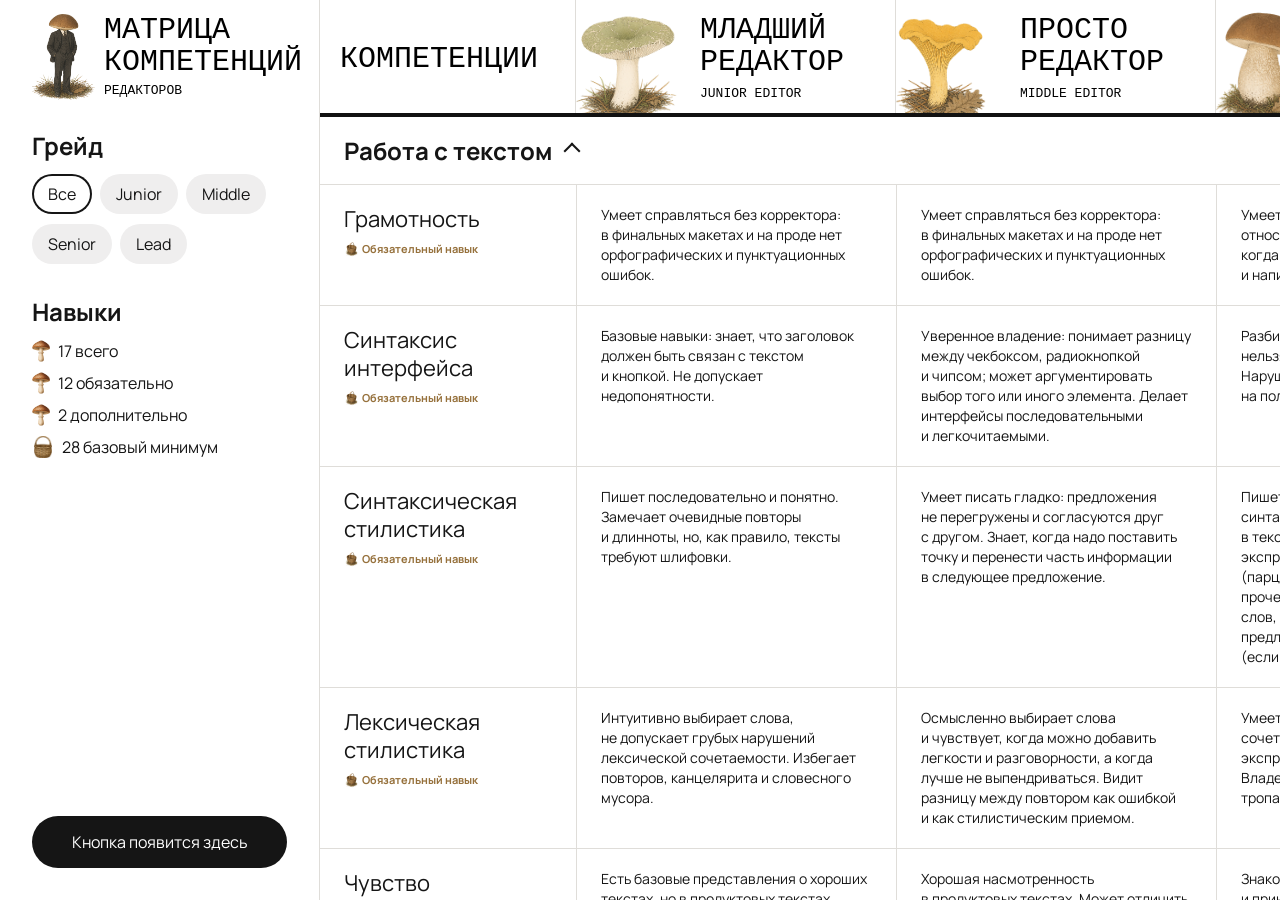
==== index.html @ 78ce7489 "Исправить закрепление шапки и переносы в списках Вернул шапке матрицы обычное CSS-закрепление через " ====
<!doctype html>
<html lang="ru">
  <head>
    <meta charset="utf-8" />
    <meta name="viewport" content="width=device-width, initial-scale=1" />
    <title>Матрица компетенций редакторов</title>
    <link rel="icon" type="image/png" href="assets/favicon.png?v=20260530" />
    <link rel="apple-touch-icon" href="assets/favicon.png?v=20260530" />
    <link rel="preconnect" href="https://fonts.googleapis.com" />
    <link rel="preconnect" href="https://fonts.gstatic.com" crossorigin />
    <link href="https://fonts.googleapis.com/css2?family=Manrope:wght@400;500;600;700;800&display=swap" rel="stylesheet" />
    <link rel="stylesheet" href="styles.css?v=20260530-sticky-css" />
  </head>
  <body>
    <div class="app-layout">
      <aside class="sidebar" aria-label="Фильтры матрицы">
        <div>
          <header class="sidebar-logo" aria-label="Матрица компетенций редакторов">
            <img src="assets/hero-mushroom.png?v=20260530-manrope" alt="" aria-hidden="true" />
            <div class="sidebar-logo__text">
              <span class="sidebar-logo__title">Матрица компетенций</span>
              <span class="sidebar-logo__subtitle">редакторов</span>
            </div>
          </header>

          <section class="filter-block" aria-labelledby="grade-filter-title">
            <h2 id="grade-filter-title">Грейд</h2>
            <div class="chip-group" role="tablist" aria-label="Грейд">
              <button class="filter-chip is-active" type="button" data-grade-filter="all" role="tab" aria-selected="true">Все</button>
              <button class="filter-chip" type="button" data-grade-filter="junior" role="tab" aria-selected="false">Junior</button>
              <button class="filter-chip" type="button" data-grade-filter="middle" role="tab" aria-selected="false">Middle</button>
              <button class="filter-chip" type="button" data-grade-filter="senior" role="tab" aria-selected="false">Senior</button>
              <button class="filter-chip" type="button" data-grade-filter="lead" role="tab" aria-selected="false">Lead</button>
            </div>
          </section>

          <section class="skills-summary" aria-labelledby="skills-summary-title">
            <h2 id="skills-summary-title">Навыки</h2>
            <div id="skills-summary-content"></div>
          </section>
        </div>

        <button class="sidebar-action" type="button">Кнопка появится здесь</button>
      </aside>

      <main class="content">
        <section class="matrix-panel" aria-label="Верхняя часть матрицы">
          <div class="matrix" id="matrix"></div>
        </section>
      </main>
    </div>

    <script src="script.js?v=20260530-typograph-breaks"></script>
  </body>
</html>
---- styles.css ----
:root {
  --paper: #ffffff;
  --ink: #151515;
  --muted: #706c67;
  --line: #dfddd9;
  --soft: #f2f1ef;
  --chip: #efeeee;
  --yes: #bfe8cf;
  --yes-border: #3d9b62;
  --no: #f4c5bf;
  --no-border: #c9574d;
  --partial: #f5df92;
  --partial-border: #bb8a15;
  --accent: #96713c;
  --sidebar: 320px;
  --first-column-width: 315px;
  --grade-column-width: 320px;
  --matrix-render-width: 1595px;
  --matrix-line-1: var(--first-column-width);
  --matrix-line-2: calc(var(--first-column-width) + var(--grade-column-width));
  --matrix-line-3: calc(var(--first-column-width) + var(--grade-column-width) + var(--grade-column-width));
  --matrix-line-4: calc(var(--first-column-width) + var(--grade-column-width) + var(--grade-column-width) + var(--grade-column-width));
  --font-body: "Manrope", Arial, Helvetica, sans-serif;
  --font-display: "Panama Monospace", "Courier New", monospace;
  --font-mono: "Aeroport Mono", "Courier New", monospace;
  --text-display-size: 30px;
  --text-display-line: 32px;
  --text-logo-caption-size: 13px;
  --text-logo-caption-line: 18px;
  --text-section-size: 24px;
  --text-section-line: 28px;
  --text-competency-size: 22px;
  --text-competency-line: 28px;
  --text-body-size: 16px;
  --text-body-line: 22px;
  --text-body-s-size: 14px;
  --text-body-s-line: 20px;
  --text-label-size: 11px;
  --text-label-line: 14px;
}

* {
  box-sizing: border-box;
}

body {
  margin: 0;
  min-height: 100vh;
  background: var(--paper);
  color: var(--ink);
  font-family: var(--font-body);
  font-size: var(--text-body-size);
  font-weight: 400;
  line-height: var(--text-body-line);
}

button {
  font: inherit;
}

.app-layout {
  display: grid;
  grid-template-columns: var(--sidebar) minmax(0, 1fr);
  min-height: 100vh;
}

.sidebar {
  position: sticky;
  top: 0;
  height: 100vh;
  display: flex;
  flex-direction: column;
  justify-content: space-between;
  gap: 32px;
  padding: 14px 32px 32px;
  background: #fff;
  border-right: 1px solid var(--line);
}

.sidebar-logo {
  display: grid;
  grid-template-columns: 64px minmax(0, 1fr);
  align-items: flex-start;
  gap: 8px;
  margin-bottom: 32px;
}

.sidebar-logo img {
  width: auto;
  height: 86px;
  object-fit: contain;
  object-position: left top;
}

.sidebar-logo__text {
  display: grid;
  gap: 4px;
}

.sidebar-logo__title {
  color: var(--black, #000);
  font-family: var(--font-display);
  font-size: var(--text-display-size);
  font-style: normal;
  font-weight: 400;
  line-height: var(--text-display-line);
  text-transform: uppercase;
}

.sidebar-logo__subtitle {
  color: var(--black, #000);
  font-family: var(--font-mono);
  font-size: var(--text-logo-caption-size);
  font-style: normal;
  font-weight: 400;
  line-height: var(--text-logo-caption-line);
  text-transform: uppercase;
}

.filter-block h2 {
  margin: 0 0 14px;
  font-size: var(--text-section-size);
  font-weight: 700;
  line-height: var(--text-section-line);
}

.skills-summary {
  margin-top: 34px;
}

.skills-summary__section {
  margin-top: 34px;
}

.skills-summary h2,
.skills-summary__title {
  margin: 0 0 14px;
  font-size: var(--text-section-size);
  font-weight: 700;
  line-height: var(--text-section-line);
}

.skills-summary h2.has-reset,
.skills-summary__title {
  display: flex;
  align-items: center;
  gap: 8px;
}

.skills-summary__reset {
  position: relative;
  flex: 0 0 auto;
  margin-left: auto;
  width: 22px;
  height: 22px;
  padding: 0;
  border: 0;
  border-radius: 50%;
  background: transparent;
  color: #a7a39e;
  cursor: pointer;
}

.skills-summary__reset::before,
.skills-summary__reset::after {
  content: "";
  position: absolute;
  top: 50%;
  left: 50%;
  width: 12px;
  height: 2px;
  border-radius: 999px;
  background: currentColor;
}

.skills-summary__reset::before {
  transform: translate(-50%, -50%) rotate(45deg);
}

.skills-summary__reset::after {
  transform: translate(-50%, -50%) rotate(-45deg);
}

.skills-summary__reset:hover {
  background: #e3e1de;
  color: var(--ink);
}

.skills-summary__reset:focus-visible {
  outline: 2px solid var(--ink);
  outline-offset: 2px;
}

.skills-summary__list {
  display: grid;
  gap: 10px;
  margin: 0;
  padding: 0;
  list-style: none;
}

.skills-summary__list li {
  display: flex;
  align-items: center;
  gap: 8px;
  color: var(--muted);
  font-size: var(--text-body-size);
  font-weight: 400;
  line-height: var(--text-body-line);
}

.skills-summary__icon {
  width: 18px;
  height: 22px;
  flex: 0 0 auto;
  object-fit: contain;
}

.skills-summary__icon--basket {
  width: 22px;
  height: 22px;
}

.skills-summary__list li span:last-child {
  color: var(--ink);
}

.chip-group {
  display: flex;
  flex-wrap: wrap;
  gap: 10px 8px;
}

.filter-chip {
  min-height: 38px;
  padding: 9px 16px;
  border: 0;
  border-radius: 999px;
  background: var(--chip);
  color: var(--ink);
  cursor: pointer;
}

.filter-chip:hover {
  background: #e3e1de;
}

.filter-chip.is-active {
  background: #fff;
  box-shadow: inset 0 0 0 2px var(--ink);
}

.sidebar-action {
  width: 100%;
  min-height: 52px;
  padding: 14px 18px;
  border: 0;
  border-radius: 999px;
  background: var(--ink);
  color: #fff;
  cursor: pointer;
}

.content {
  min-width: 0;
  height: 100vh;
  overflow: auto;
  padding: 0;
}

.matrix-panel {
  position: relative;
  min-height: 100vh;
  overflow-x: visible;
  padding-bottom: 8px;
}

.matrix-panel::before {
  content: "";
  position: absolute;
  top: 0;
  bottom: 0;
  left: 0;
  width: var(--matrix-render-width);
  z-index: 0;
  pointer-events: none;
  background:
    linear-gradient(to right, transparent calc(var(--matrix-line-1) - 0.5px), var(--line) calc(var(--matrix-line-1) - 0.5px) calc(var(--matrix-line-1) + 0.5px), transparent calc(var(--matrix-line-1) + 0.5px)),
    linear-gradient(to right, transparent calc(var(--matrix-line-2) - 0.5px), var(--line) calc(var(--matrix-line-2) - 0.5px) calc(var(--matrix-line-2) + 0.5px), transparent calc(var(--matrix-line-2) + 0.5px)),
    linear-gradient(to right, transparent calc(var(--matrix-line-3) - 0.5px), var(--line) calc(var(--matrix-line-3) - 0.5px) calc(var(--matrix-line-3) + 0.5px), transparent calc(var(--matrix-line-3) + 0.5px)),
    linear-gradient(to right, transparent calc(var(--matrix-line-4) - 0.5px), var(--line) calc(var(--matrix-line-4) - 0.5px) calc(var(--matrix-line-4) + 0.5px), transparent calc(var(--matrix-line-4) + 0.5px));
}

.matrix-panel.is-collapsed::before {
  background: none;
}

.matrix {
  --columns: 4;
  position: relative;
  z-index: 1;
  width: var(--matrix-render-width);
  display: grid;
  grid-template-columns: var(--first-column-width) repeat(var(--columns), var(--grade-column-width));
  align-items: stretch;
}

.corner-head,
.grade-head {
  position: sticky;
  top: 0;
  z-index: 4;
  min-height: 90px;
  display: flex;
  align-items: end;
  padding: 14px 20px;
  background: #fff;
  border-right: 0;
  border-bottom: 0;
  overflow: visible;
}

.corner-head::before,
.grade-head::before {
  content: "";
  position: absolute;
  top: 0;
  right: 0;
  bottom: 4px;
  z-index: 3;
  width: 1px;
  background: var(--line);
  pointer-events: none;
}

.corner-head::after,
.grade-head::after {
  content: "";
  position: absolute;
  right: 0;
  bottom: 0;
  left: 0;
  z-index: 4;
  height: 4px;
  background: #111;
  pointer-events: none;
}

.matrix-panel.is-collapsed .corner-head,
.matrix-panel.is-collapsed .grade-head {
  border-right: 0;
}

.corner-head {
  z-index: 5;
  align-items: center;
  color: var(--black, #000);
  font-family: var(--font-display);
  font-size: var(--text-display-size);
  font-style: normal;
  font-weight: 400;
  line-height: var(--text-display-line);
  text-transform: uppercase;
}

.grade-head.is-muted {
  filter: grayscale(1);
  opacity: 0.32;
}

.grade-head img {
  position: absolute;
  left: 0;
  bottom: 0;
  z-index: 1;
  width: auto;
  height: 126px;
  max-width: 116px;
  object-fit: contain;
  pointer-events: none;
}

.grade-head[data-grade="lead"] img {
  left: 0;
  bottom: 0;
  height: 120px;
  max-width: 120px;
}

.grade-title {
  position: relative;
  z-index: 2;
  margin-left: 104px;
  color: var(--black, #000);
  font-family: var(--font-display);
  font-size: var(--text-display-size);
  font-style: normal;
  font-weight: 400;
  line-height: var(--text-display-line);
  text-transform: uppercase;
}

.grade-title small {
  display: block;
  margin-top: 7px;
  color: var(--black, #000);
  font-family: var(--font-mono);
  font-size: var(--text-logo-caption-size);
  font-style: normal;
  font-weight: 400;
  line-height: var(--text-logo-caption-line);
  text-transform: uppercase;
}

.accordion-trigger {
  grid-column: 1 / -1;
  min-height: 68px;
  display: flex;
  align-items: center;
  justify-content: flex-start;
  gap: 14px;
  padding: 0 24px;
  border: 0;
  border-bottom: 1px solid var(--line);
  background: #fff;
  color: var(--ink);
  font-size: var(--text-section-size);
  font-weight: 700;
  line-height: var(--text-section-line);
  text-align: left;
  cursor: pointer;
}

.accordion-trigger:hover {
  background: #fff;
}

.accordion-trigger::after {
  content: "";
  width: 10px;
  height: 10px;
  border-right: 2px solid var(--ink);
  border-bottom: 2px solid var(--ink);
  transform: rotate(45deg);
  transform-origin: center;
  transition: transform 160ms ease;
}

.accordion-trigger[aria-expanded="true"]::after {
  transform: rotate(225deg);
}

.skill-title,
.skill-cell {
  min-height: 112px;
  border-bottom: 1px solid var(--line);
  background: #fff;
}

.skill-title.is-last-matrix-row,
.skill-cell.is-last-matrix-row {
  border-bottom: 0;
}

.skill-title {
  display: flex;
  flex-direction: column;
  justify-content: flex-start;
  padding: 20px 24px;
}

.skill-title h3 {
  margin: 0;
  font-size: var(--text-competency-size);
  line-height: var(--text-competency-line);
  font-weight: 400;
  hyphens: manual;
  overflow-wrap: normal;
  word-break: normal;
  text-wrap: balance;
}

.tag {
  display: inline-flex;
  align-items: center;
  gap: 4px;
  margin-top: 8px;
  color: var(--accent);
  font-size: var(--text-label-size);
  font-weight: 700;
  line-height: var(--text-label-line);
}

.cell-tag {
  display: flex;
  width: fit-content;
  margin-top: 0;
  margin-bottom: 8px;
}

.tag--required::before {
  content: "";
  width: 14px;
  height: 16px;
  flex: 0 0 auto;
  background: url("assets/required-skill.png") center / contain no-repeat;
}

.tag--extra::before {
  content: "";
  width: 14px;
  height: 16px;
  flex: 0 0 auto;
  background: url("assets/extra-skill.png") center / contain no-repeat;
}

.skill-cell {
  position: relative;
  display: flex;
  align-items: flex-start;
  justify-content: flex-start;
  padding: 20px 24px;
  border-left: 1px solid var(--line);
  border-right: 0;
  border-top: 0;
  color: var(--ink);
  font-size: var(--text-body-s-size);
  line-height: var(--text-body-s-line);
  text-align: left;
  cursor: pointer;
  transition: background 140ms ease;
}

.grade-head[data-grade="lead"],
.skill-cell[data-grade="lead"] {
  border-right: 0;
}

.cell-body {
  display: block;
  width: 100%;
  white-space: pre-line;
}

.skill-cell:empty {
  cursor: default;
  background: linear-gradient(135deg, #fff, #fbfaf8);
}

.skill-cell.is-muted {
  color: rgba(21, 21, 21, 0.28);
  cursor: default;
  filter: blur(0.45px);
  opacity: 0.56;
  pointer-events: none;
  text-shadow: none;
}

.skill-cell[data-status="yes"] {
  background: var(--yes);
}

.skill-cell[data-status="no"] {
  background: var(--no);
}

.skill-cell[data-status="partial"] {
  background: var(--partial);
}

@media (max-width: 900px) {
  .app-layout {
    display: block;
  }

  .sidebar {
    position: static;
    height: auto;
    padding: 22px 18px;
    border-right: 0;
    border-bottom: 1px solid var(--line);
  }

  h1 {
    margin-bottom: 28px;
  }

  .content {
    height: auto;
    overflow: visible;
    padding: 0 16px 34px;
  }

  .matrix {
    width: var(--matrix-render-width);
  }

  .matrix-panel {
    overflow-x: visible;
  }

  .corner-head,
  .grade-head {
    top: 0;
  }

}
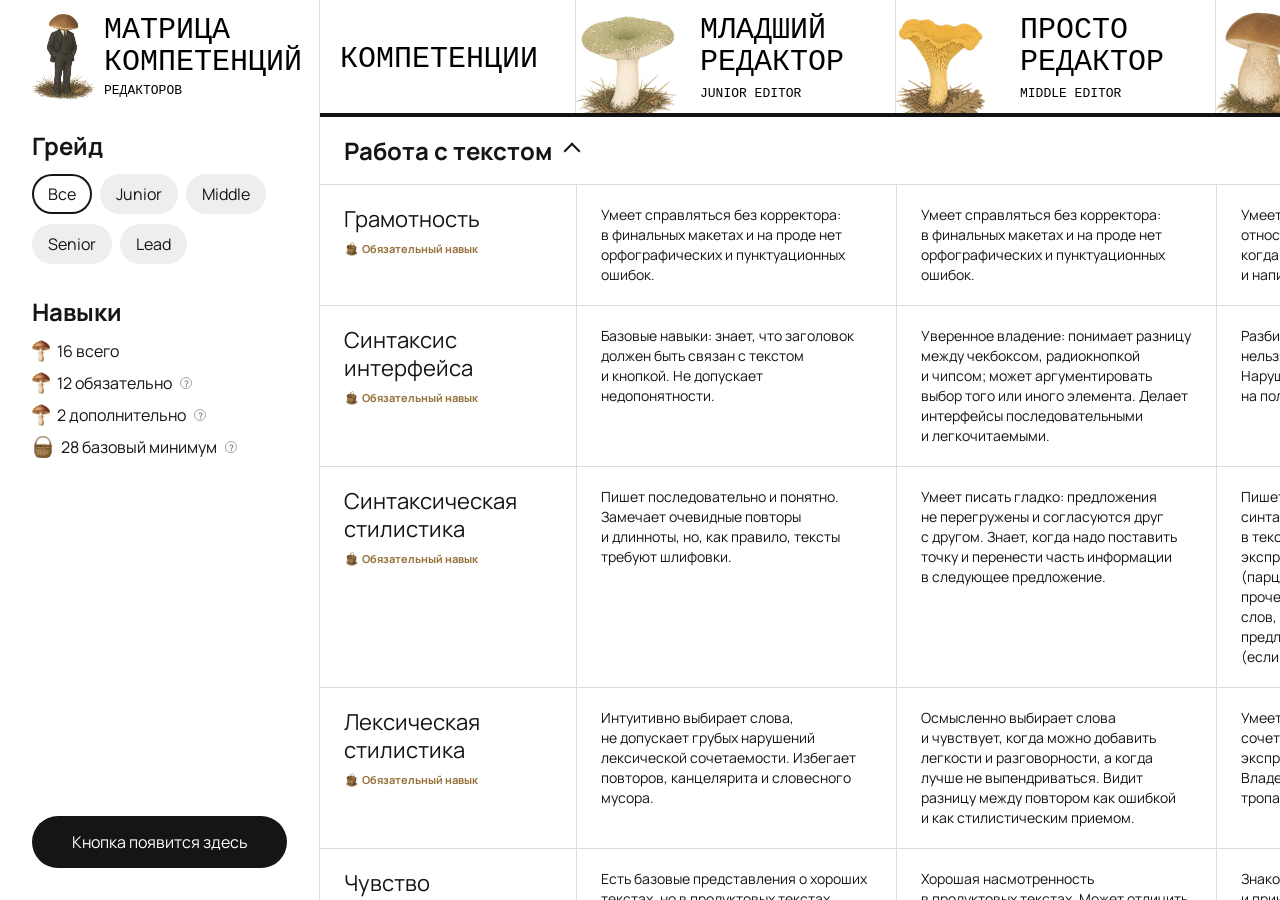
==== commit 8601288b: "Уточнить счетчики навыков и подсказки в сайдбаре Добавлены справочные подсказки к обязательным, допо" ====
--- a/index.html
+++ b/index.html
@@ -9,7 +9,7 @@
     <link rel="preconnect" href="https://fonts.googleapis.com" />
     <link rel="preconnect" href="https://fonts.gstatic.com" crossorigin />
     <link href="https://fonts.googleapis.com/css2?family=Manrope:wght@400;500;600;700;800&display=swap" rel="stylesheet" />
-    <link rel="stylesheet" href="styles.css?v=20260530-sticky-css" />
+    <link rel="stylesheet" href="styles.css?v=20260601-sidebar-tooltips-row" />
   </head>
   <body>
     <div class="app-layout">
@@ -50,6 +50,6 @@
       </main>
     </div>
 
-    <script src="script.js?v=20260530-typograph-breaks"></script>
+    <script src="script.js?v=20260601-hide-empty-extra-stats"></script>
   </body>
 </html>
--- a/styles.css
+++ b/styles.css
@@ -67,6 +67,7 @@
 .sidebar {
   position: sticky;
   top: 0;
+  z-index: 20;
   height: 100vh;
   display: flex;
   flex-direction: column;
@@ -75,6 +76,7 @@
   padding: 14px 32px 32px;
   background: #fff;
   border-right: 1px solid var(--line);
+  overflow: visible;
 }
 
 .sidebar-logo {
@@ -200,9 +202,10 @@
 }
 
 .skills-summary__list li {
+  position: relative;
   display: flex;
   align-items: center;
-  gap: 8px;
+  gap: 7px;
   color: var(--muted);
   font-size: var(--text-body-size);
   font-weight: 400;
@@ -221,8 +224,75 @@
   height: 22px;
 }
 
-.skills-summary__list li span:last-child {
-  color: var(--ink);
+.skills-summary__list li span:last-child,
+.skills-summary__value {
+  color: var(--ink);
+}
+
+.skills-summary__value {
+  min-width: 0;
+  white-space: nowrap;
+}
+
+.skills-summary__help-wrap {
+  position: static;
+  display: inline-flex;
+  align-items: center;
+  flex: 0 0 auto;
+  margin-left: 1px;
+}
+
+.skills-summary__help {
+  display: inline-flex;
+  align-items: center;
+  justify-content: center;
+  width: 12px;
+  height: 12px;
+  padding: 0;
+  border: 1px solid #aba49d;
+  border-radius: 50%;
+  background: transparent;
+  color: #8f8880;
+  font: 700 9px/1 var(--font-body);
+  cursor: help;
+}
+
+.skills-summary__help:hover {
+  border-color: #9f978d;
+  color: var(--ink);
+}
+
+.skills-summary__help:focus-visible {
+  outline: 2px solid var(--ink);
+  outline-offset: 2px;
+}
+
+.skills-summary__tooltip {
+  position: absolute;
+  top: calc(100% + 8px);
+  left: 0;
+  z-index: 40;
+  width: min(256px, calc(100vw - 36px));
+  padding: 14px 16px;
+  border: 1px solid var(--line);
+  border-radius: 8px;
+  background: #fff;
+  box-shadow: 0 16px 34px rgba(0, 0, 0, 0.16);
+  color: var(--ink);
+  font-size: var(--text-body-s-size);
+  font-weight: 400;
+  line-height: var(--text-body-s-line);
+  opacity: 0;
+  visibility: hidden;
+  pointer-events: none;
+  transition: opacity 0.14s ease, visibility 0.14s ease;
+}
+
+.skills-summary__help-wrap:hover .skills-summary__tooltip,
+.skills-summary__help-wrap.is-open .skills-summary__tooltip,
+.skills-summary__help:focus + .skills-summary__tooltip {
+  opacity: 1;
+  visibility: visible;
 }
 
 .chip-group {
@@ -469,6 +539,10 @@
   padding: 20px 24px;
 }
 
+.is-merged-subrow {
+  grid-row: span 2;
+}
+
 .skill-title h3 {
   margin: 0;
   font-size: var(--text-competency-size);
@@ -531,6 +605,10 @@
   transition: background 140ms ease;
 }
 
+.skill-cell--subrow {
+  min-height: 112px;
+}
+
 .grade-head[data-grade="lead"],
 .skill-cell[data-grade="lead"] {
   border-right: 0;
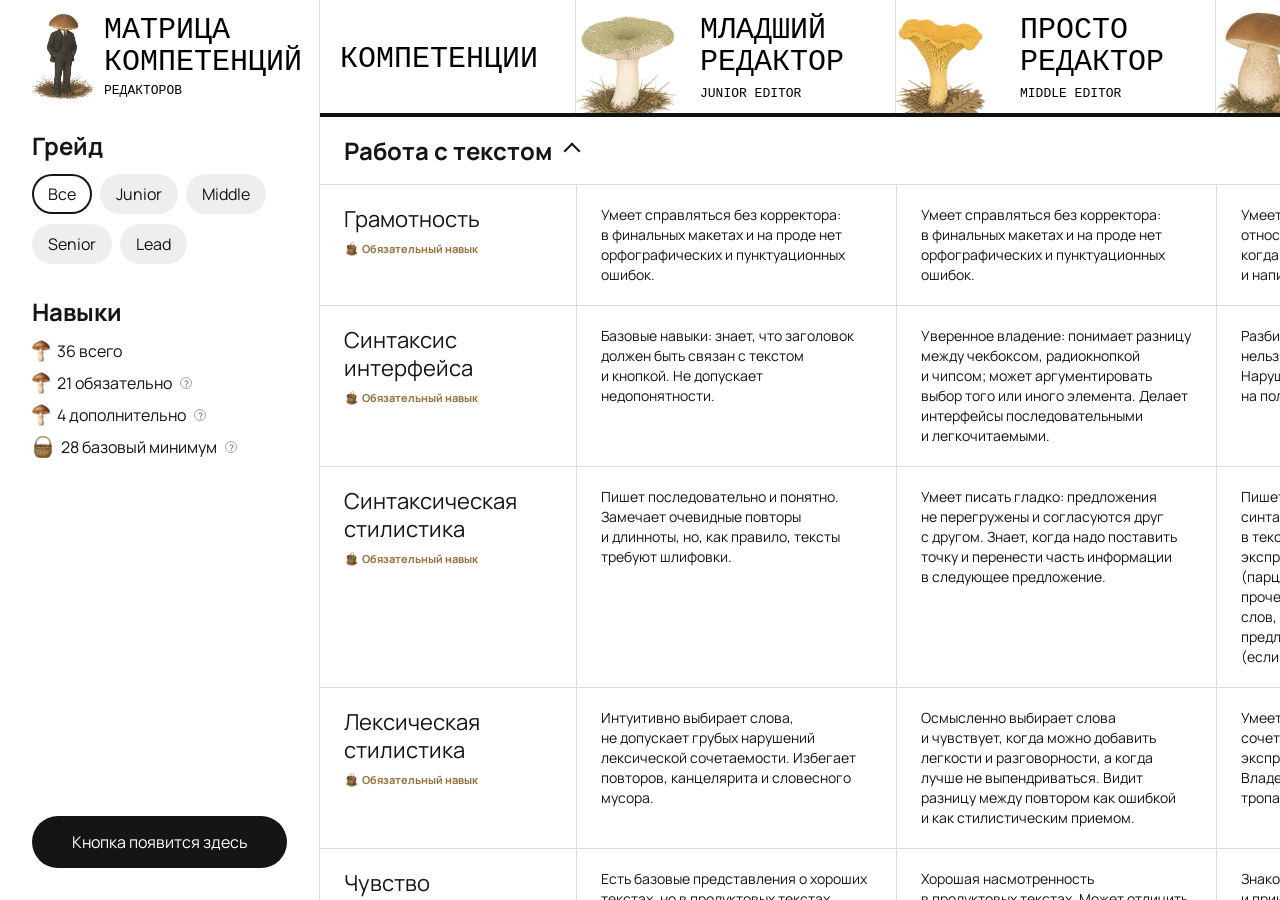
==== commit f2ae9482: "Добавить группы развития и поправить нижние линии матрицы В матрицу добавлены новые тематические гру" ====
--- a/index.html
+++ b/index.html
@@ -9,7 +9,7 @@
     <link rel="preconnect" href="https://fonts.googleapis.com" />
     <link rel="preconnect" href="https://fonts.gstatic.com" crossorigin />
     <link href="https://fonts.googleapis.com/css2?family=Manrope:wght@400;500;600;700;800&display=swap" rel="stylesheet" />
-    <link rel="stylesheet" href="styles.css?v=20260601-sidebar-tooltips-row" />
+    <link rel="stylesheet" href="styles.css?v=20260602-full-height-lines" />
   </head>
   <body>
     <div class="app-layout">
@@ -50,6 +50,6 @@
       </main>
     </div>
 
-    <script src="script.js?v=20260601-hide-empty-extra-stats"></script>
+    <script src="script.js?v=20260602-basic-minimum-copy"></script>
   </body>
 </html>
--- a/styles.css
+++ b/styles.css
@@ -342,7 +342,6 @@
   position: relative;
   min-height: 100vh;
   overflow-x: visible;
-  padding-bottom: 8px;
 }
 
 .matrix-panel::before {
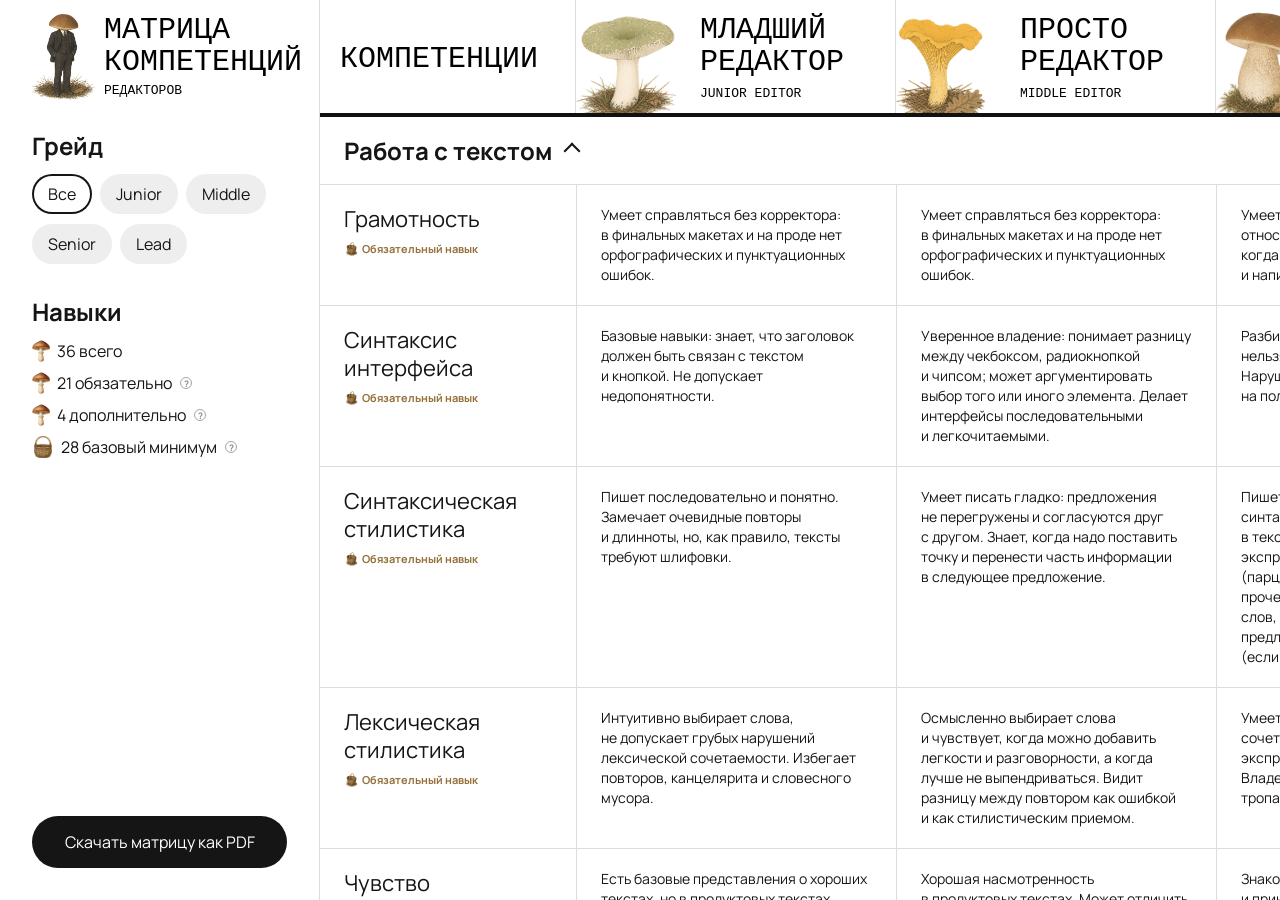
==== commit d05758e4: "Добавить скачивание матрицы в PDF Добавлена кнопка скачивания PDF в левом сайдбаре. Экспорт работает" ====
--- a/index.html
+++ b/index.html
@@ -9,7 +9,7 @@
     <link rel="preconnect" href="https://fonts.googleapis.com" />
     <link rel="preconnect" href="https://fonts.gstatic.com" crossorigin />
     <link href="https://fonts.googleapis.com/css2?family=Manrope:wght@400;500;600;700;800&display=swap" rel="stylesheet" />
-    <link rel="stylesheet" href="styles.css?v=20260602-full-height-lines" />
+    <link rel="stylesheet" href="styles.css?v=20260602-cell-borders-mobile-scroll" />
   </head>
   <body>
     <div class="app-layout">
@@ -40,7 +40,7 @@
           </section>
         </div>
 
-        <button class="sidebar-action" type="button">Кнопка появится здесь</button>
+        <button class="sidebar-action no-export" id="download-pdf" type="button">Скачать матрицу как PDF</button>
       </aside>
 
       <main class="content">
@@ -50,6 +50,8 @@
       </main>
     </div>
 
-    <script src="script.js?v=20260602-basic-minimum-copy"></script>
+    <script src="vendor/html2canvas.min.js?v=1.4.1"></script>
+    <script src="vendor/jspdf.umd.min.js?v=2.5.1"></script>
+    <script src="script.js?v=20260602-export-groups"></script>
   </body>
 </html>
--- a/styles.css
+++ b/styles.css
@@ -61,7 +61,8 @@
 .app-layout {
   display: grid;
   grid-template-columns: var(--sidebar) minmax(0, 1fr);
-  min-height: 100vh;
+  height: 100vh;
+  min-height: 0;
 }
 
 .sidebar {
@@ -76,7 +77,8 @@
   padding: 14px 32px 32px;
   background: #fff;
   border-right: 1px solid var(--line);
-  overflow: visible;
+  overflow-y: auto;
+  overscroll-behavior: contain;
 }
 
 .sidebar-logo {
@@ -331,6 +333,34 @@
   cursor: pointer;
 }
 
+.sidebar-action.is-loading {
+  display: inline-flex;
+  align-items: center;
+  justify-content: center;
+  gap: 10px;
+}
+
+.sidebar-action.is-loading::before {
+  content: "";
+  width: 16px;
+  height: 16px;
+  border: 2px solid rgba(255, 255, 255, 0.38);
+  border-top-color: #fff;
+  border-radius: 50%;
+  animation: spin 0.8s linear infinite;
+}
+
+.sidebar-action:disabled {
+  cursor: wait;
+  opacity: 0.72;
+}
+
+@keyframes spin {
+  to {
+    transform: rotate(360deg);
+  }
+}
+
 .content {
   min-width: 0;
   height: 100vh;
@@ -345,19 +375,7 @@
 }
 
 .matrix-panel::before {
-  content: "";
-  position: absolute;
-  top: 0;
-  bottom: 0;
-  left: 0;
-  width: var(--matrix-render-width);
-  z-index: 0;
-  pointer-events: none;
-  background:
-    linear-gradient(to right, transparent calc(var(--matrix-line-1) - 0.5px), var(--line) calc(var(--matrix-line-1) - 0.5px) calc(var(--matrix-line-1) + 0.5px), transparent calc(var(--matrix-line-1) + 0.5px)),
-    linear-gradient(to right, transparent calc(var(--matrix-line-2) - 0.5px), var(--line) calc(var(--matrix-line-2) - 0.5px) calc(var(--matrix-line-2) + 0.5px), transparent calc(var(--matrix-line-2) + 0.5px)),
-    linear-gradient(to right, transparent calc(var(--matrix-line-3) - 0.5px), var(--line) calc(var(--matrix-line-3) - 0.5px) calc(var(--matrix-line-3) + 0.5px), transparent calc(var(--matrix-line-3) + 0.5px)),
-    linear-gradient(to right, transparent calc(var(--matrix-line-4) - 0.5px), var(--line) calc(var(--matrix-line-4) - 0.5px) calc(var(--matrix-line-4) + 0.5px), transparent calc(var(--matrix-line-4) + 0.5px));
+  content: none;
 }
 
 .matrix-panel.is-collapsed::before {
@@ -433,6 +451,11 @@
 }
 
 .grade-head.is-muted {
+  background: #fff;
+}
+
+.grade-head.is-muted img,
+.grade-head.is-muted .grade-title {
   filter: grayscale(1);
   opacity: 0.32;
 }
@@ -645,9 +668,80 @@
   background: var(--partial);
 }
 
-@media (max-width: 900px) {
+.export-capture-host {
+  position: absolute;
+  top: 0;
+  left: -100000px;
+  width: calc(var(--sidebar) + var(--matrix-render-width));
+  overflow: visible;
+  background: #fff;
+  pointer-events: none;
+}
+
+.app-layout.export-capture-root {
+  width: calc(var(--sidebar) + var(--matrix-render-width));
+  min-height: auto;
+  display: grid;
+  grid-template-columns: var(--sidebar) var(--matrix-render-width);
+  background: #fff;
+}
+
+.export-capture-root .skills-summary__help-wrap,
+.export-capture-root .skills-summary__reset {
+  display: none !important;
+}
+
+.export-capture-root .filter-chip.is-active {
+  padding: 7px 14px;
+  border: 2px solid var(--ink);
+  background: #fff;
+  box-shadow: none;
+  color: var(--ink);
+}
+
+.export-capture-root .accordion-trigger::after {
+  display: none;
+  content: none;
+}
+
+.export-capture-root .sidebar {
+  position: static;
+  height: auto;
+  min-height: 100vh;
+  overflow: visible;
+}
+
+.export-capture-root .content {
+  height: auto;
+  overflow: visible;
+  padding: 0;
+}
+
+.export-capture-root .matrix-panel {
+  min-height: auto;
+  overflow: visible;
+}
+
+.export-capture-root .corner-head,
+.export-capture-root .grade-head {
+  position: relative;
+  top: auto;
+}
+
+.export-capture-root .skills-summary__tooltip {
+  display: none !important;
+}
+
+.export-capture-root .skill-title.is-last-matrix-row,
+.export-capture-root .skill-cell.is-last-matrix-row {
+  border-bottom: 1px solid var(--line);
+}
+
+@media (max-width: 720px) {
   .app-layout {
     display: block;
+    height: auto;
+    min-height: 100vh;
   }
 
   .sidebar {
@@ -656,6 +750,8 @@
     padding: 22px 18px;
     border-right: 0;
     border-bottom: 1px solid var(--line);
+    overflow: visible;
+    overscroll-behavior: auto;
   }
 
   h1 {
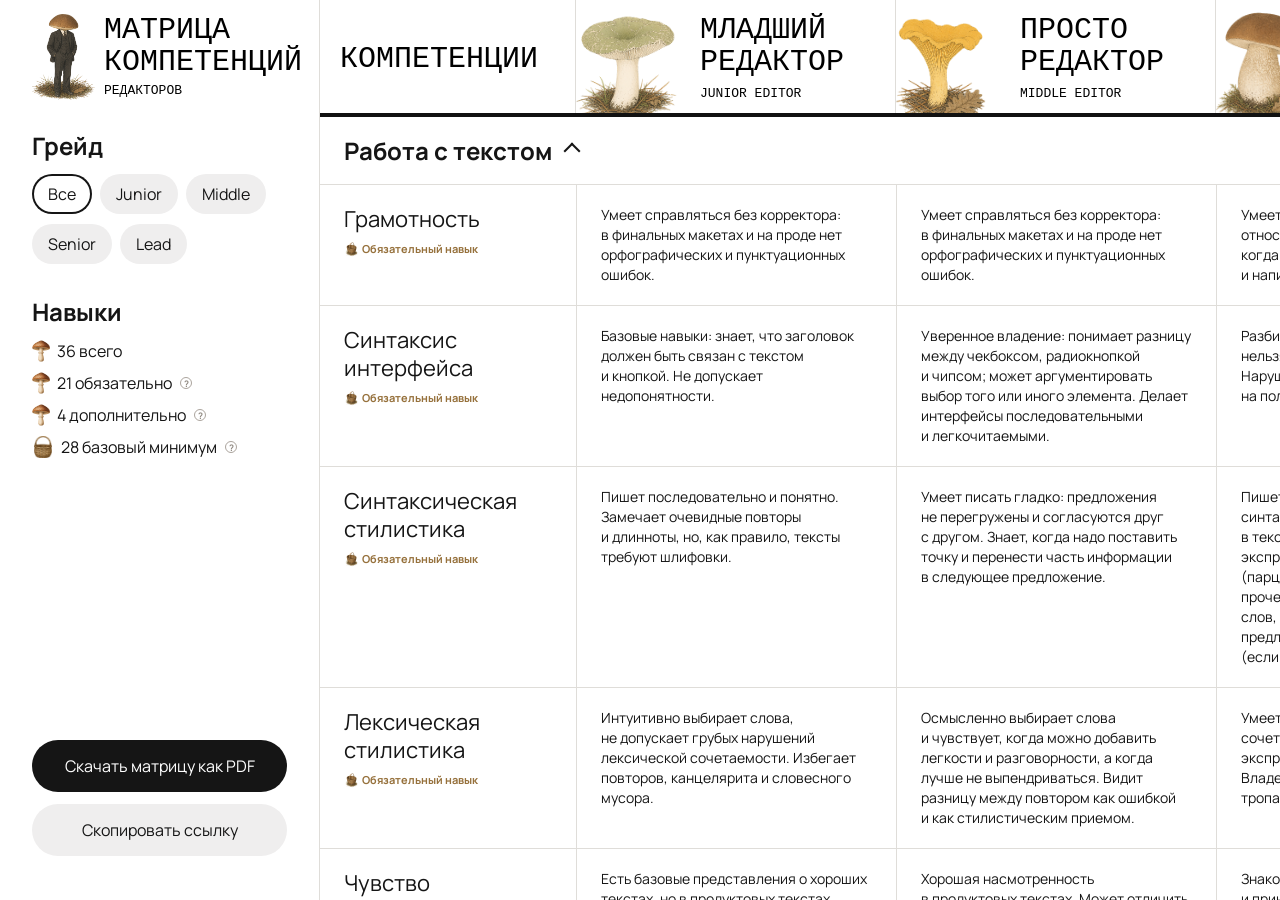
==== commit 6f0fb78a: "Добавить ссылки-снимки матрицы и статус актуальности Реализована кнопка копирования ссылки, которая " ====
--- a/index.html
+++ b/index.html
@@ -9,7 +9,7 @@
     <link rel="preconnect" href="https://fonts.googleapis.com" />
     <link rel="preconnect" href="https://fonts.gstatic.com" crossorigin />
     <link href="https://fonts.googleapis.com/css2?family=Manrope:wght@400;500;600;700;800&display=swap" rel="stylesheet" />
-    <link rel="stylesheet" href="styles.css?v=20260602-cell-borders-mobile-scroll" />
+    <link rel="stylesheet" href="styles.css?v=20260603-pdf-actual-date" />
   </head>
   <body>
     <div class="app-layout">
@@ -40,7 +40,11 @@
           </section>
         </div>
 
-        <button class="sidebar-action no-export" id="download-pdf" type="button">Скачать матрицу как PDF</button>
+        <div class="sidebar-actions no-export">
+          <button class="sidebar-action" id="download-pdf" type="button">Скачать матрицу как PDF</button>
+          <button class="sidebar-action sidebar-action--secondary" id="copy-link" type="button">Скопировать ссылку</button>
+          <p class="sidebar-actions__meta" id="copy-link-meta" aria-live="polite"></p>
+        </div>
       </aside>
 
       <main class="content">
@@ -52,6 +56,6 @@
 
     <script src="vendor/html2canvas.min.js?v=1.4.1"></script>
     <script src="vendor/jspdf.umd.min.js?v=2.5.1"></script>
-    <script src="script.js?v=20260602-export-groups"></script>
+    <script src="script.js?v=20260603-snapshot-mode-status"></script>
   </body>
 </html>
--- a/styles.css
+++ b/styles.css
@@ -231,6 +231,13 @@
   color: var(--ink);
 }
 
+.skills-summary__export-date {
+  margin: 34px 0 0;
+  color: var(--muted);
+  font-size: var(--text-body-size);
+  line-height: var(--text-body-line);
+}
+
 .skills-summary__value {
   min-width: 0;
   white-space: nowrap;
@@ -322,6 +329,18 @@
   box-shadow: inset 0 0 0 2px var(--ink);
 }
 
+.sidebar-actions {
+  display: grid;
+  gap: 12px;
+}
+
+.sidebar-actions__meta {
+  margin: 0;
+  color: var(--muted);
+  font-size: var(--text-body-s-size);
+  line-height: var(--text-body-s-line);
+}
+
 .sidebar-action {
   width: 100%;
   min-height: 52px;
@@ -333,6 +352,15 @@
   cursor: pointer;
 }
 
+.sidebar-action--secondary {
+  background: var(--chip);
+  color: var(--ink);
+}
+
+.sidebar-action--secondary:hover {
+  background: #e3e1de;
+}
+
 .sidebar-action.is-loading {
   display: inline-flex;
   align-items: center;
@@ -353,6 +381,10 @@
 .sidebar-action:disabled {
   cursor: wait;
   opacity: 0.72;
+}
+
+.sidebar-action--secondary:disabled {
+  cursor: default;
 }
 
 @keyframes spin {
